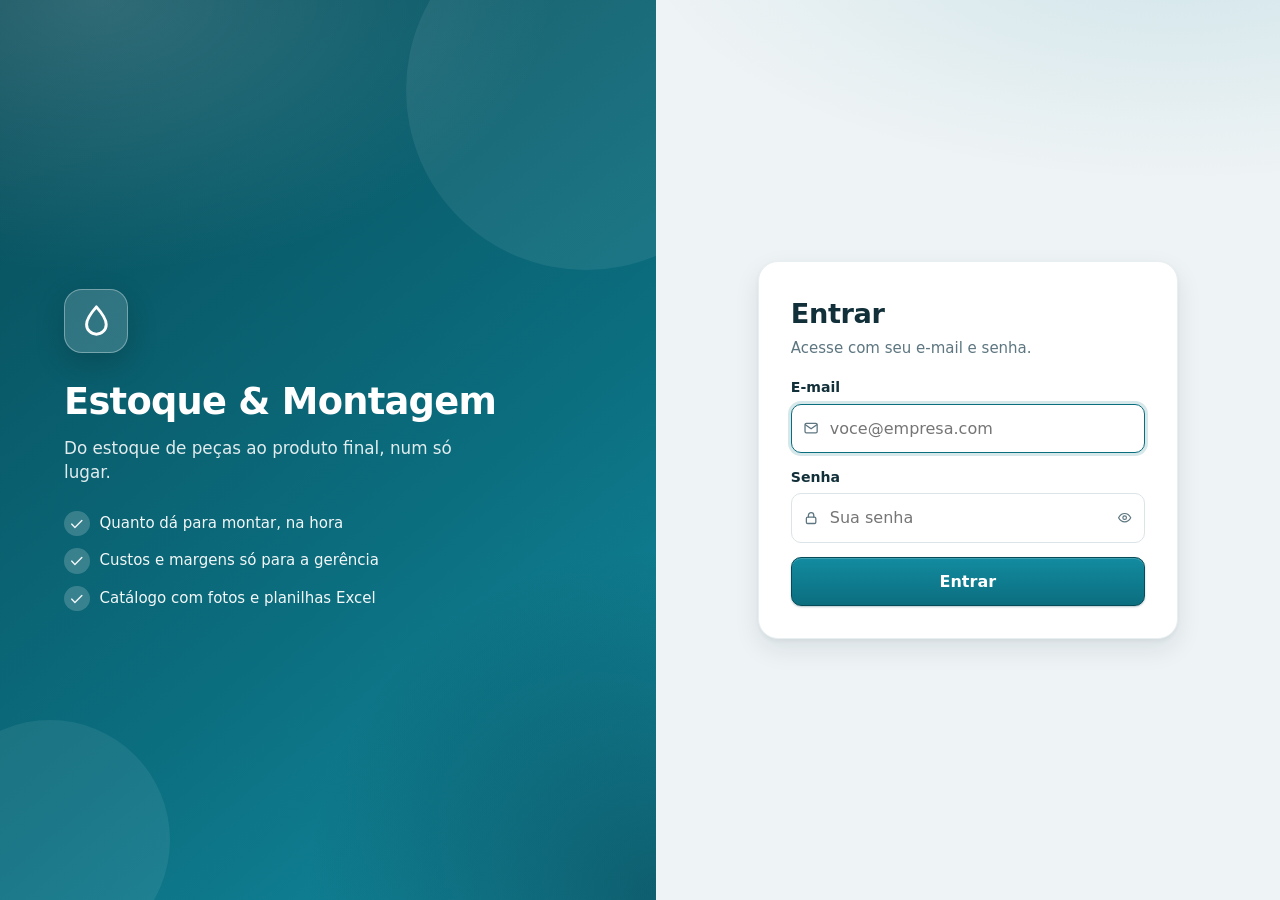
==== index.html @ 5d89214c "Add files via upload" ====
<!doctype html>
<html lang="pt-BR">
  <head>
    <meta charset="utf-8" />
    <meta name="viewport" content="width=device-width, initial-scale=1" />
    <meta name="theme-color" content="#084b58" />
    <title>Estoque &amp; Montagem</title>
    <meta name="description" content="Controle de estoque de peças e cálculo de montagem de torneiras, duchas e acessórios." />
    <link rel="icon" href="data:image/svg+xml,%3Csvg xmlns='http://www.w3.org/2000/svg' viewBox='0 0 32 32'%3E%3Crect width='32' height='32' rx='8' fill='%230b6e7f'/%3E%3Cpath d='M16 6S9.5 13.4 9.5 18a6.5 6.5 0 0 0 13 0C22.5 13.4 16 6 16 6z' fill='%23fff'/%3E%3C/svg%3E" />
    <link rel="stylesheet" href="css/style.css" />
  </head>
  <body data-screen="loading">
    <div id="boot" class="boot" aria-hidden="true"><span class="spinner big"></span></div>

    <div id="login-screen"></div>

    <div id="app">
      <header class="topbar">
        <div class="brand">
          <svg class="logo" viewBox="0 0 32 32" aria-hidden="true">
            <path d="M16 3C16 3 6 14.2 6 20.5a10 10 0 0 0 20 0C26 14.2 16 3 16 3z" fill="currentColor" opacity=".95" />
            <path d="M11.5 20.8a4.6 4.6 0 0 0 4.2 4.4" fill="none" stroke="#0b4f5c" stroke-width="2" stroke-linecap="round" />
          </svg>
          <div>
            <strong>Estoque &amp; Montagem</strong>
          </div>
        </div>
        <div id="userbox" class="userbox"></div>
      </header>

      <nav id="tabs" class="tabs" aria-label="Seções"></nav>
      <main id="view"></main>
      <footer class="foot" id="foot"></footer>
    </div>

    <dialog id="modal"></dialog>
    <dialog id="confirm" class="confirm"></dialog>
    <dialog id="lightbox" class="lightbox"></dialog>
    <div id="toast" role="status" aria-live="polite"></div>
    <input type="file" id="photo-input" accept="image/*" hidden />
    <input type="file" id="json-input" accept="application/json" hidden />

    <script src="js/config.js"></script>
    <script src="js/data.js"></script>
    <script src="js/logic.js"></script>
    <script src="js/ui.js"></script>
    <script src="js/images.js"></script>
    <script src="js/xlsx-lite.js"></script>
    <script src="js/sheets.js"></script>
    <script src="js/auth.js"></script>
    <script src="js/store.js"></script>
    <script src="js/supabase.js"></script>
    <script src="js/app.js"></script>
    <script src="js/views-sheets.js"></script>
    <script src="js/views-users.js"></script>
    <script>
      App.start();
    </script>
  </body>
</html>
---- css/style.css ----
/* =====================================================================
   Estoque & Montagem: visual
   ===================================================================== */
:root {
  --ink: #12303a;
  --ink-soft: #2a4650;
  --muted: #5d7680;
  --bg: #eef3f5;
  --card: #ffffff;
  --line: #dbe4e7;
  --line-soft: #e8eff1;
  --brand: #0b6e7f;
  --brand-2: #138ba0;
  --brand-dark: #084b58;
  --brand-soft: #e3f2f4;
  --ok: #1d8657;
  --ok-soft: #e1f4ea;
  --warn: #b9770e;
  --warn-soft: #fcf0d9;
  --bad: #bf3d36;
  --bad-soft: #fbe4e2;
  --radius: 16px;
  --radius-sm: 10px;
  --shadow-xs: 0 1px 2px rgba(14, 44, 54, 0.06);
  --shadow-sm: 0 1px 2px rgba(14, 44, 54, 0.05), 0 4px 12px rgba(14, 44, 54, 0.05);
  --shadow-md: 0 2px 4px rgba(14, 44, 54, 0.05), 0 10px 26px rgba(14, 44, 54, 0.09);
  --shadow-lg: 0 4px 8px rgba(14, 44, 54, 0.06), 0 24px 60px rgba(8, 40, 50, 0.22);
  --ease: cubic-bezier(0.2, 0.7, 0.2, 1);
  font-family: Inter, "Segoe UI", system-ui, -apple-system, "Helvetica Neue", Arial, sans-serif;
  color: var(--ink);
}

* { box-sizing: border-box; }
html { -webkit-text-size-adjust: 100%; scroll-behavior: smooth; }
body {
  margin: 0;
  background:
    radial-gradient(900px 420px at 92% -8%, rgba(19, 139, 160, 0.14), transparent 60%),
    radial-gradient(700px 380px at -5% 12%, rgba(11, 110, 127, 0.08), transparent 60%),
    var(--bg);
  background-attachment: fixed;
  line-height: 1.45;
  font-size: 15px;
  -webkit-font-smoothing: antialiased;
}
h1 { font-size: 1.55rem; margin: 0 0 4px; letter-spacing: -0.015em; }
h2 { font-size: 1.1rem; margin: 0 0 10px; letter-spacing: -0.005em; }
h3 { font-size: 1rem; margin: 0; }
p { margin: 0 0 8px; }
.muted { color: var(--muted); }
.hint { color: var(--muted); font-size: 0.85rem; }
.num { font-variant-numeric: tabular-nums; }
.right { text-align: right; }
.ico { width: 1.15em; height: 1.15em; flex: none; vertical-align: -0.2em; }

/* ---------- telas ---------- */
#app, #login-screen, #boot { display: none; }
body[data-screen="app"] #app { display: block; }
body[data-screen="login"] #login-screen { display: grid; }
body[data-screen="loading"] #boot { display: grid; }
.boot { position: fixed; inset: 0; place-items: center; }

/* ---------- carregando ---------- */
.spinner {
  display: inline-block; width: 18px; height: 18px; vertical-align: -3px; margin-right: 6px;
  border: 2.5px solid rgba(11, 110, 127, 0.22); border-top-color: var(--brand); border-radius: 50%;
  animation: spin 0.7s linear infinite;
}
.spinner.big { width: 38px; height: 38px; border-width: 4px; margin: 0; }
.loading { text-align: center; color: var(--muted); padding: 60px 12px; }
@keyframes spin { to { transform: rotate(360deg); } }

/* ---------- topo ---------- */
.topbar {
  display: flex; align-items: center; justify-content: space-between; gap: 12px;
  padding: 13px clamp(14px, 4vw, 32px);
  color: #fff;
  background:
    radial-gradient(520px 160px at 85% -40%, rgba(255, 255, 255, 0.16), transparent 70%),
    linear-gradient(115deg, var(--brand-dark), var(--brand) 70%, var(--brand-2));
  box-shadow: 0 2px 14px rgba(8, 75, 88, 0.28);
  position: relative; z-index: 6;
}
.brand { display: flex; align-items: center; gap: 12px; min-width: 0; }
.brand strong { display: block; font-size: 1.08rem; letter-spacing: 0.01em; }
.brand span { font-size: 0.76rem; opacity: 0.78; }
.logo { width: 34px; height: 34px; color: #c9eef4; flex: none; filter: drop-shadow(0 2px 4px rgba(0, 0, 0, 0.18)); }
.userbox { display: flex; align-items: center; gap: 10px; }
.user-chip { display: flex; align-items: center; gap: 9px; }
.avatar {
  width: 34px; height: 34px; border-radius: 50%; display: grid; place-items: center;
  background: rgba(255, 255, 255, 0.18); border: 1px solid rgba(255, 255, 255, 0.35);
  font-size: 0.8rem; font-weight: 700; letter-spacing: 0.02em;
}
.who { display: grid; line-height: 1.15; }
.who b { font-size: 0.88rem; }
.who small { font-size: 0.72rem; opacity: 0.78; }
.mode-badge {
  font-size: 0.7rem; font-weight: 700; letter-spacing: 0.05em; text-transform: uppercase;
  background: rgba(252, 240, 217, 0.95); color: #7a4d06; border-radius: 99px; padding: 3px 10px;
}
.btn-ghost-light {
  display: inline-flex; align-items: center; gap: 6px; font: inherit; font-weight: 600; font-size: 0.86rem; color: #fff; cursor: pointer;
  background: rgba(255, 255, 255, 0.12); border: 1px solid rgba(255, 255, 255, 0.32); border-radius: 10px; padding: 7px 11px;
  transition: background 0.18s var(--ease), transform 0.18s var(--ease);
}
.btn-ghost-light:hover { background: rgba(255, 255, 255, 0.22); }
.btn-ghost-light:active { transform: scale(0.97); }

/* ---------- abas ---------- */
.tabs {
  display: flex; gap: 2px; overflow-x: auto; padding: 0 clamp(14px, 4vw, 32px);
  background: rgba(255, 255, 255, 0.86); backdrop-filter: blur(10px); -webkit-backdrop-filter: blur(10px);
  border-bottom: 1px solid var(--line); position: sticky; top: 0; z-index: 5;
  scrollbar-width: none;
}
.tabs::-webkit-scrollbar { display: none; }
.tab {
  position: relative; background: none; border: 0; padding: 14px 14px; cursor: pointer;
  font: inherit; font-weight: 600; color: var(--muted); white-space: nowrap; transition: color 0.18s var(--ease);
}
.tab::after {
  content: ""; position: absolute; left: 12px; right: 12px; bottom: 0; height: 3px; border-radius: 3px 3px 0 0;
  background: var(--brand); transform: scaleX(0); transition: transform 0.25s var(--ease);
}
.tab:hover { color: var(--brand-dark); }
.tab[aria-current="page"] { color: var(--brand-dark); }
.tab[aria-current="page"]::after { transform: scaleX(1); }
.tab .lock { font-size: 0.7rem; font-weight: 700; background: var(--brand-soft); color: var(--brand-dark); border-radius: 99px; padding: 1px 8px; margin-left: 6px; }

main { max-width: 1180px; margin: 0 auto; padding: 24px clamp(14px, 4vw, 32px) 30px; }
#view.enter { animation: rise 0.32s var(--ease) both; }
@keyframes rise { from { opacity: 0; transform: translateY(8px); } to { opacity: 1; transform: none; } }

.page-head { display: flex; flex-wrap: wrap; justify-content: space-between; align-items: flex-end; gap: 12px; margin-bottom: 18px; }
.page-head .muted { max-width: 64ch; margin: 0; }
.actions { display: flex; gap: 8px; flex-wrap: wrap; align-items: center; }

/* ---------- botões e campos ---------- */
.btn {
  display: inline-flex; align-items: center; justify-content: center; gap: 6px; position: relative;
  border: 1px solid var(--line); background: var(--card); color: var(--ink); border-radius: var(--radius-sm);
  padding: 8px 14px; font: inherit; font-weight: 600; cursor: pointer; box-shadow: var(--shadow-xs);
  transition: transform 0.15s var(--ease), box-shadow 0.2s var(--ease), border-color 0.2s, background 0.2s, color 0.2s;
}
.btn:hover { border-color: var(--brand); color: var(--brand-dark); box-shadow: var(--shadow-sm); }
.btn:active { transform: scale(0.97); box-shadow: none; }
.btn.primary {
  background: linear-gradient(180deg, var(--brand-2), var(--brand)); border-color: var(--brand-dark); color: #fff;
  box-shadow: 0 1px 2px rgba(8, 75, 88, 0.3), inset 0 1px 0 rgba(255, 255, 255, 0.18);
}
.btn.primary:hover { background: linear-gradient(180deg, var(--brand), var(--brand-dark)); color: #fff; box-shadow: 0 4px 12px rgba(8, 75, 88, 0.3); }
.btn.danger { color: var(--bad); }
.btn.danger:hover { border-color: var(--bad); color: var(--bad); background: var(--bad-soft); }
.btn.danger-solid { background: var(--bad); border-color: #962c26; color: #fff; }
.btn.danger-solid:hover { background: #a3322c; color: #fff; }
.btn.small { padding: 5px 10px; font-size: 0.85rem; }
.btn.big { padding: 12px 18px; font-size: 1rem; width: 100%; }
.btn.ghost { background: transparent; box-shadow: none; }
.btn:disabled { opacity: 0.45; cursor: not-allowed; box-shadow: none; transform: none; }
.btn.busy { color: transparent !important; pointer-events: none; }
.btn.busy::after {
  content: ""; position: absolute; width: 16px; height: 16px; border-radius: 50%;
  border: 2.5px solid rgba(255, 255, 255, 0.4); border-top-color: #fff; animation: spin 0.7s linear infinite;
}
.btn:not(.primary).busy::after { border-color: rgba(11, 110, 127, 0.25); border-top-color: var(--brand); }
.icon-btn {
  border: 1px solid var(--line); background: var(--card); border-radius: 8px; width: 34px; height: 34px; cursor: pointer;
  display: grid; place-items: center; color: var(--muted); transition: all 0.18s var(--ease);
}
.icon-btn:hover { color: var(--bad); border-color: var(--bad); background: var(--bad-soft); }
.link-btn { background: none; border: 0; color: var(--brand); font: inherit; font-size: inherit; padding: 0; cursor: pointer; text-decoration: underline; text-underline-offset: 2px; }

input, select, textarea {
  font: inherit; color: inherit; background: #fff; border: 1px solid var(--line); border-radius: var(--radius-sm);
  padding: 9px 11px; min-width: 0; transition: border-color 0.18s, box-shadow 0.18s;
}
input:hover, select:hover { border-color: #c4d3d8; }
input:focus, select:focus { outline: none; border-color: var(--brand); box-shadow: 0 0 0 3px rgba(11, 110, 127, 0.16); }
button:focus-visible, a:focus-visible, summary:focus-visible { outline: 2px solid var(--brand); outline-offset: 2px; }
.search { min-width: min(260px, 100%); }
input[type="checkbox"], input[type="radio"] { accent-color: var(--brand); width: 1.05rem; height: 1.05rem; padding: 0; }
.check { display: flex; align-items: flex-start; gap: 9px; margin: 9px 0; cursor: pointer; font-weight: 500; }
.check input { margin-top: 2px; flex: none; }

/* ---------- cartões ---------- */
.card {
  background: var(--card); border: 1px solid var(--line-soft); border-radius: var(--radius); box-shadow: var(--shadow-sm); padding: 18px;
}
.grid { display: grid; grid-template-columns: repeat(auto-fill, minmax(268px, 1fr)); gap: 18px; }
.kpis { display: grid; grid-template-columns: repeat(auto-fit, minmax(170px, 1fr)); gap: 14px; margin-bottom: 18px; }
.kpi {
  background: var(--card); border: 1px solid var(--line-soft); border-radius: var(--radius); padding: 14px 16px; box-shadow: var(--shadow-sm);
  transition: transform 0.2s var(--ease), box-shadow 0.2s var(--ease);
}
.kpi:hover { transform: translateY(-2px); box-shadow: var(--shadow-md); }
.kpi .label { color: var(--muted); font-size: 0.76rem; font-weight: 700; text-transform: uppercase; letter-spacing: 0.05em; }
.kpi .value { font-size: 1.6rem; font-weight: 700; margin-top: 2px; font-variant-numeric: tabular-nums; letter-spacing: -0.01em; }
.kpi.bad .value { color: var(--bad); }
.kpi.warn .value { color: var(--warn); }
.kpi.ok .value { color: var(--ok); }
.alert-card { margin-bottom: 16px; background: linear-gradient(180deg, #fffdf8, #fff); border-color: #f3e3bf; }
.alert-card h3 { display: flex; align-items: center; gap: 6px; color: var(--warn); }

/* produtos (catálogo) */
.prod-card { padding: 0; overflow: hidden; display: flex; flex-direction: column; transition: transform 0.22s var(--ease), box-shadow 0.22s var(--ease); }
.prod-card:hover { transform: translateY(-3px); box-shadow: var(--shadow-md); }
.prod-card .body { padding: 16px; display: flex; flex-direction: column; gap: 10px; flex: 1; }
.prod-card .cat { font-size: 0.72rem; font-weight: 700; color: var(--brand); text-transform: uppercase; letter-spacing: 0.06em; }
.big { display: flex; align-items: baseline; gap: 8px; }
.big strong { font-size: 2.5rem; line-height: 1; font-variant-numeric: tabular-nums; letter-spacing: -0.02em; }
.prod-card.bad .big strong { color: var(--bad); }
.prod-card.warn .big strong { color: var(--warn); }
.prod-card.ok .big strong { color: var(--ok); }
.limit { font-size: 0.86rem; color: var(--muted); border-top: 1px dashed var(--line); padding-top: 9px; }
.prod-card .actions { margin-top: auto; padding-top: 4px; }
.money-row {
  display: grid; grid-template-columns: 1fr 1fr; gap: 7px 12px; border-radius: 12px; padding: 10px 12px; font-size: 0.85rem;
  background: linear-gradient(180deg, #eaf6f8, var(--brand-soft)); border: 1px solid #d3e9ed;
}
.money-row span { color: var(--muted); display: block; font-size: 0.74rem; }
.money-row b { font-variant-numeric: tabular-nums; }

/* foto */
.media { position: relative; aspect-ratio: 4 / 3; background: #e6eef0; overflow: hidden; }
.media-main { position: absolute; inset: 0; width: 100%; height: 100%; border: 0; padding: 0; background: none; cursor: zoom-in; display: block; }
.media img { width: 100%; height: 100%; object-fit: cover; display: block; transition: transform 0.45s var(--ease); }
.media:hover img { transform: scale(1.045); }
.media:not(.has) .media-main { cursor: pointer; }
.ph {
  position: absolute; inset: 0; display: grid; place-content: center; justify-items: center; gap: 4px; color: #7d98a1;
  background:
    radial-gradient(circle at 30% 20%, rgba(255, 255, 255, 0.75), transparent 55%),
    linear-gradient(135deg, #e3eef1, #d3e3e8);
}
.ph .ico { width: 2.2rem; height: 2.2rem; opacity: 0.8; }
.ph small { font-size: 0.78rem; font-weight: 600; }
.badge {
  position: absolute; top: 10px; left: 10px; font-size: 0.74rem; font-weight: 700; padding: 4px 10px; border-radius: 99px;
  color: #fff; box-shadow: 0 2px 8px rgba(0, 0, 0, 0.2); backdrop-filter: blur(4px); pointer-events: none;
}
.badge.ok { background: rgba(29, 134, 87, 0.92); }
.badge.warn { background: rgba(185, 119, 14, 0.94); }
.badge.bad { background: rgba(191, 61, 54, 0.94); }
.media-btn {
  position: absolute; right: 10px; bottom: 10px; width: 38px; height: 38px; border-radius: 50%; border: 0; cursor: pointer;
  display: grid; place-items: center; color: var(--brand-dark); background: rgba(255, 255, 255, 0.94);
  box-shadow: 0 2px 10px rgba(0, 0, 0, 0.22); transition: transform 0.18s var(--ease), background 0.18s;
}
.media-btn:hover { transform: scale(1.1); background: #fff; }
.thumb {
  width: 46px; height: 46px; border-radius: 10px; border: 1px solid var(--line); background: linear-gradient(135deg, #eaf2f4, #dbe9ed); color: #88a2ab;
  display: grid; place-items: center; padding: 0; cursor: pointer; overflow: hidden; transition: transform 0.18s var(--ease), box-shadow 0.18s;
}
.thumb:hover { transform: scale(1.06); box-shadow: var(--shadow-sm); border-color: var(--brand); }
.thumb img { width: 100%; height: 100%; object-fit: cover; display: block; }
.thumb-cell { width: 66px; padding-right: 0; }

/* chips e selos */
.pill { display: inline-block; border-radius: 99px; padding: 2px 10px; font-size: 0.78rem; font-weight: 700; }
.pill.ok { background: var(--ok-soft); color: var(--ok); }
.pill.warn { background: var(--warn-soft); color: var(--warn); }
.pill.bad { background: var(--bad-soft); color: var(--bad); }
.chips { display: flex; flex-wrap: wrap; gap: 6px; margin-top: 8px; }
.cat-chips { display: flex; flex-wrap: wrap; gap: 8px; margin-bottom: 16px; }
.chip {
  border: 1px solid var(--line); background: var(--card); color: var(--ink-soft); font: inherit; font-weight: 600; font-size: 0.86rem;
  border-radius: 99px; padding: 6px 14px; cursor: pointer; transition: all 0.18s var(--ease); box-shadow: var(--shadow-xs);
}
.chip:hover { border-color: var(--brand); color: var(--brand-dark); }
.chip.on { background: var(--brand); border-color: var(--brand); color: #fff; box-shadow: 0 2px 8px rgba(11, 110, 127, 0.3); }

/* tabelas */
.table-wrap { overflow-x: auto; background: var(--card); border: 1px solid var(--line-soft); border-radius: var(--radius); box-shadow: var(--shadow-sm); }
table { border-collapse: collapse; width: 100%; min-width: 560px; }
th, td { padding: 11px 14px; text-align: left; border-bottom: 1px solid var(--line-soft); vertical-align: middle; }
th { font-size: 0.74rem; text-transform: uppercase; letter-spacing: 0.05em; color: var(--muted); background: #f7fafb; white-space: nowrap; }
th.right, td.right { text-align: right; }
tr:last-child td { border-bottom: 0; }
tbody tr { transition: background 0.15s; }
tbody tr:hover { background: #f8fbfc; }
td .btn + .btn { margin-left: 4px; }
td input[type="text"], td select { width: 100%; min-width: 130px; padding: 7px 9px; }
.row-actions { white-space: nowrap; text-align: right; }

/* ficha técnica */
.bom { margin: 4px 0 0; padding: 0; list-style: none; font-size: 0.88rem; }
.bom li { display: flex; justify-content: space-between; gap: 10px; padding: 4px 0; border-bottom: 1px dotted var(--line); }
.bom li:last-child { border-bottom: 0; }
.bom .q { font-weight: 700; font-variant-numeric: tabular-nums; }

/* simulação */
.sim-layout { display: grid; grid-template-columns: minmax(280px, 380px) 1fr; gap: 18px; align-items: start; }
@media (max-width: 860px) { .sim-layout { grid-template-columns: 1fr; } }
.sim-row { display: grid; grid-template-columns: 1fr 90px; gap: 4px 10px; align-items: center; padding: 10px 0; border-bottom: 1px solid var(--line-soft); }
.sim-row:last-of-type { border-bottom: 0; }
.sim-row small { grid-column: 1 / -1; color: var(--muted); }
.sim-row input { width: 100%; text-align: right; }
.neg { color: var(--bad); font-weight: 700; }
.banner { border-radius: 12px; padding: 11px 14px; margin-bottom: 14px; font-weight: 600; }
.banner.ok { background: var(--ok-soft); color: var(--ok); }
.banner.bad { background: var(--bad-soft); color: var(--bad); }

/* planilhas */
.two-col { display: grid; grid-template-columns: repeat(auto-fit, minmax(300px, 1fr)); gap: 18px; margin-bottom: 18px; }
.sheet-card { display: flex; flex-direction: column; gap: 4px; }
.sheet-card .btn { align-self: flex-start; margin-top: 10px; }
.card-icon {
  width: 44px; height: 44px; border-radius: 12px; display: grid; place-items: center; margin-bottom: 8px; font-size: 1.3rem;
  color: var(--brand-dark); background: linear-gradient(135deg, #e4f3f6, #cfe8ee);
}
.dropzone {
  display: grid; justify-items: center; gap: 4px; text-align: center; padding: 22px 14px; margin: 10px 0 6px; cursor: pointer; color: var(--ink-soft);
  border: 2px dashed #b9d0d6; border-radius: 14px; background: #f7fbfc; transition: all 0.2s var(--ease);
}
.dropzone .ico { width: 1.8rem; height: 1.8rem; color: var(--brand); }
.dropzone small { color: var(--muted); }
.dropzone:hover, .dropzone.over { border-color: var(--brand); background: var(--brand-soft); transform: translateY(-1px); }
.preview { animation: rise 0.3s var(--ease) both; }
.preview-head { display: flex; justify-content: space-between; align-items: center; gap: 10px; margin-bottom: 12px; }
.preview-head b { display: block; }
fieldset.opts { border: 1px solid var(--line); border-radius: 12px; margin: 4px 0 14px; padding: 6px 14px 10px; }
fieldset.opts legend { font-weight: 700; font-size: 0.85rem; padding: 0 6px; color: var(--ink-soft); }
details.changes { border: 1px solid var(--line-soft); border-radius: 12px; margin: 8px 0; background: #fbfdfd; }
details.changes summary { cursor: pointer; padding: 10px 14px; font-weight: 600; list-style-position: inside; }
details.changes .count { background: var(--brand-soft); color: var(--brand-dark); border-radius: 99px; padding: 1px 9px; font-size: 0.78rem; margin-left: 6px; }
details.changes.warn { background: #fffbf2; border-color: #f1e0b6; }
details.changes.warn .count { background: var(--warn-soft); color: var(--warn); }
details.changes ul { margin: 0; padding: 0 14px 12px 32px; font-size: 0.88rem; max-height: 260px; overflow: auto; }
details.changes li { padding: 2px 0; }
.steps { padding-left: 20px; margin: 8px 0; }
.steps li { margin: 4px 0; }
.switch { display: inline-flex; align-items: center; gap: 8px; cursor: pointer; font-weight: 600; font-size: 0.88rem; }

.empty { text-align: center; color: var(--muted); padding: 34px 12px; }
.foot-brand { flex: 1 0 100%; display: flex; flex-wrap: wrap; align-items: baseline; gap: 4px 14px; margin-top: 12px; padding: 18px 0 10px; border-top: 1px solid var(--line); }
.foot-brand b { color: var(--brand-dark); font-size: 0.95rem; }
.foot-brand .foot-copy { margin-left: auto; font-size: 0.8rem; }
@media (max-width: 640px) { .foot-brand .foot-copy { margin-left: 0; flex-basis: 100%; } }
.foot { max-width: 1180px; margin: 0 auto; padding: 0 clamp(14px, 4vw, 32px) 36px; display: flex; flex-wrap: wrap; gap: 8px; align-items: center; color: var(--muted); font-size: 0.85rem; }

/* ---------- janelas ---------- */
dialog {
  border: 0; border-radius: 18px; padding: 0; width: min(520px, calc(100vw - 24px)); box-shadow: var(--shadow-lg); color: var(--ink); background: var(--card);
}
dialog.wide { width: min(720px, calc(100vw - 24px)); }
dialog[open] { animation: pop 0.24s var(--ease) both; }
dialog[open]::backdrop { animation: fade 0.24s ease both; }
dialog::backdrop { background: rgba(8, 40, 50, 0.5); backdrop-filter: blur(3px); -webkit-backdrop-filter: blur(3px); }
@keyframes pop { from { opacity: 0; transform: translateY(10px) scale(0.97); } to { opacity: 1; transform: none; } }
@keyframes fade { from { opacity: 0; } to { opacity: 1; } }
dialog form { padding: 22px; }
.modal-body { display: grid; gap: 13px; margin-bottom: 16px; }
.modal-body label { display: grid; gap: 5px; font-weight: 600; font-size: 0.9rem; }
.modal-body label input, .modal-body label select { font-weight: 400; }
.modal-actions { display: flex; justify-content: flex-end; gap: 8px; flex-wrap: wrap; }
.form-error { color: var(--bad); background: var(--bad-soft); border-radius: 10px; padding: 9px 12px; margin: 0 0 14px; font-weight: 600; font-size: 0.9rem; }
.bom-row { display: grid; grid-template-columns: 1fr 80px 34px; gap: 6px; margin-bottom: 6px; }
dialog.confirm { width: min(420px, calc(100vw - 24px)); }
dialog.confirm form { padding: 22px; }
.confirm-msg { font-size: 1.02rem; margin-bottom: 18px; line-height: 1.5; }
dialog.lightbox { width: min(760px, calc(100vw - 24px)); padding: 18px; }
.lightbox figure { margin: 0 0 14px; }
.lightbox img { width: 100%; max-height: 66vh; object-fit: contain; border-radius: 12px; background: #eef3f5; display: block; }
.lightbox figcaption { margin-top: 10px; font-weight: 700; text-align: center; }

#toast {
  position: fixed; left: 50%; bottom: 24px; transform: translate(-50%, 20px); opacity: 0; pointer-events: none; z-index: 60;
  background: var(--ink); color: #fff; padding: 11px 18px; border-radius: 12px; font-weight: 600; box-shadow: var(--shadow-lg);
  transition: opacity 0.25s, transform 0.25s var(--ease); max-width: calc(100vw - 28px);
}
#toast.show { opacity: 1; transform: translate(-50%, 0); }
#toast.error { background: var(--bad); }

/* ---------- login ---------- */
#login-screen { grid-template-columns: 1.05fr 1fr; min-height: 100vh; }
.login-art {
  position: relative; overflow: hidden; display: grid; align-items: center; padding: 48px clamp(28px, 5vw, 72px); color: #fff;
  background:
    radial-gradient(700px 420px at 15% 0%, rgba(255, 255, 255, 0.16), transparent 65%),
    radial-gradient(500px 500px at 100% 100%, rgba(8, 40, 50, 0.45), transparent 70%),
    linear-gradient(140deg, var(--brand-dark), var(--brand) 60%, var(--brand-2));
}
.login-art::before, .login-art::after {
  content: ""; position: absolute; border-radius: 50%; background: rgba(255, 255, 255, 0.07); animation: float 9s ease-in-out infinite;
}
.login-art::before { width: 360px; height: 360px; right: -110px; top: -90px; }
.login-art::after { width: 240px; height: 240px; left: -70px; bottom: -60px; animation-delay: -4s; }
@keyframes float { 0%, 100% { transform: translateY(0); } 50% { transform: translateY(14px); } }
.login-art-inner { position: relative; z-index: 1; max-width: 440px; animation: rise 0.6s var(--ease) both; }
.login-logo {
  width: 64px; height: 64px; border-radius: 18px; display: grid; place-items: center; font-size: 2rem; margin-bottom: 22px;
  background: rgba(255, 255, 255, 0.16); border: 1px solid rgba(255, 255, 255, 0.34); box-shadow: 0 10px 30px rgba(0, 0, 0, 0.18);
}
.login-art h2 { font-size: clamp(1.7rem, 3vw, 2.3rem); letter-spacing: -0.02em; margin-bottom: 8px; }
.login-art p { opacity: 0.88; font-size: 1.05rem; }
.login-art ul { list-style: none; padding: 0; margin: 26px 0 0; display: grid; gap: 12px; }
.login-art li { display: flex; align-items: center; gap: 10px; opacity: 0.95; }
.login-art li .ico { background: rgba(255, 255, 255, 0.2); border-radius: 50%; padding: 4px; width: 1.7em; height: 1.7em; }
.login-panel { display: grid; place-items: center; padding: 32px 18px; }
.login-card {
  width: min(420px, 100%); background: var(--card); border: 1px solid var(--line-soft); border-radius: 20px; padding: 32px; box-shadow: var(--shadow-md);
  animation: rise 0.5s var(--ease) 0.08s both;
}
.login-card h1 { font-size: 1.7rem; }
.login-card form { display: grid; gap: 14px; margin-top: 18px; }
.login-card label { display: grid; gap: 6px; font-weight: 600; font-size: 0.88rem; }
.field { position: relative; display: flex; align-items: center; }
.field > .ico { position: absolute; left: 12px; color: var(--muted); pointer-events: none; }
.field input { width: 100%; padding: 12px 40px 12px 38px; font-weight: 400; font-size: 1rem; }
.field-btn { position: absolute; right: 6px; border: 0; background: none; color: var(--muted); cursor: pointer; padding: 6px; border-radius: 8px; display: grid; place-items: center; }
.field-btn:hover { color: var(--brand-dark); background: var(--brand-soft); }
.login-card .form-error { margin: 0; }
.demo-note { margin-top: 14px; background: var(--warn-soft); color: #6b4505; border: 1px solid #f1e0b6; border-radius: 12px; padding: 11px 13px; font-size: 0.86rem; }
.demo-quick { margin-top: 18px; padding-top: 16px; border-top: 1px solid var(--line-soft); display: flex; flex-wrap: wrap; gap: 8px; align-items: center; }
.demo-quick span { width: 100%; font-size: 0.82rem; color: var(--muted); font-weight: 600; }
.demo-accounts { margin: 10px 0 0; }

/* ---------- celular ---------- */
@media (max-width: 900px) {
  #login-screen { grid-template-columns: 1fr; }
  .login-art { padding: 28px 24px; }
  .login-art ul { display: none; }
  .login-logo { width: 48px; height: 48px; font-size: 1.5rem; margin-bottom: 12px; }
  .login-art::before, .login-art::after { display: none; }
}
@media (max-width: 640px) {
  .who { display: none; }
  .btn-ghost-light span { display: none; }
  .brand span { display: none; }
}
@media (max-width: 560px) {
  .big strong { font-size: 2.2rem; }
  th, td { padding: 9px 10px; }
  .login-card { padding: 24px 20px; }
}

@media (prefers-reduced-motion: reduce) {
  *, *::before, *::after { animation-duration: 0.01ms !important; animation-iteration-count: 1 !important; transition-duration: 0.01ms !important; scroll-behavior: auto !important; }
}
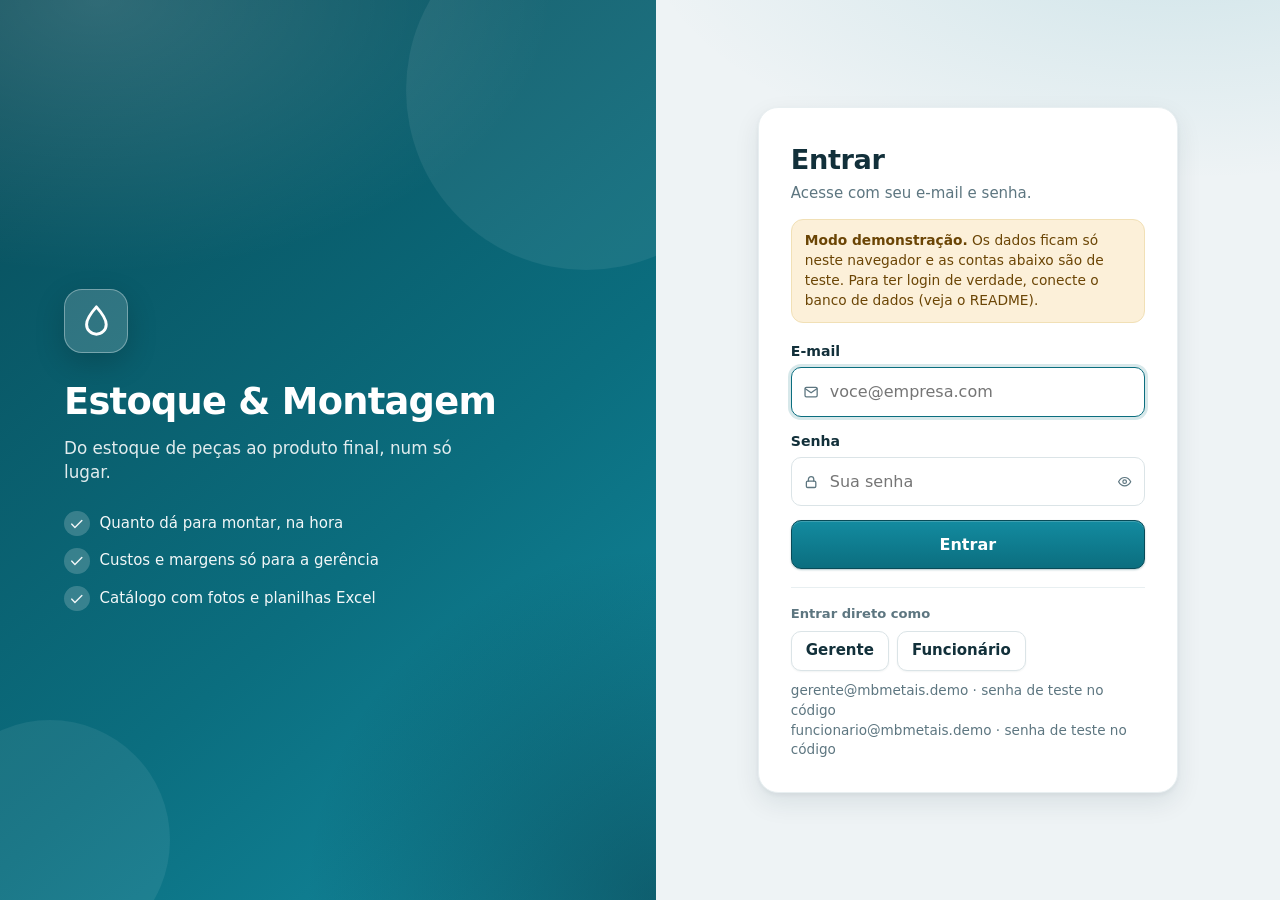
==== commit 6666ffdf: "Novo layout (menu lateral, tema claro/escuro), calendário de pedidos e prazo de entrega Co-Authored-" ====
--- a/index.html
+++ b/index.html
@@ -7,6 +7,19 @@
     <title>Estoque &amp; Montagem</title>
     <meta name="description" content="Controle de estoque de peças e cálculo de montagem de torneiras, duchas e acessórios." />
     <link rel="icon" href="data:image/svg+xml,%3Csvg xmlns='http://www.w3.org/2000/svg' viewBox='0 0 32 32'%3E%3Crect width='32' height='32' rx='8' fill='%230b6e7f'/%3E%3Cpath d='M16 6S9.5 13.4 9.5 18a6.5 6.5 0 0 0 13 0C22.5 13.4 16 6 16 6z' fill='%23fff'/%3E%3C/svg%3E" />
+    <script>
+      // aplica o tema antes de desenhar a página (evita piscar)
+      (function () {
+        try {
+          var t = localStorage.getItem('mb:tema');
+          if (t !== 'claro' && t !== 'escuro') t = window.matchMedia && matchMedia('(prefers-color-scheme: dark)').matches ? 'escuro' : 'claro';
+          document.documentElement.dataset.theme = t === 'escuro' ? 'dark' : 'light';
+          if (localStorage.getItem('mb:menu') === 'min') document.documentElement.classList.add('sb-min');
+        } catch (e) {
+          document.documentElement.dataset.theme = 'light';
+        }
+      })();
+    </script>
     <link rel="stylesheet" href="css/style.css" />
   </head>
   <body data-screen="loading">
@@ -15,22 +28,34 @@
     <div id="login-screen"></div>
 
     <div id="app">
-      <header class="topbar">
-        <div class="brand">
-          <svg class="logo" viewBox="0 0 32 32" aria-hidden="true">
-            <path d="M16 3C16 3 6 14.2 6 20.5a10 10 0 0 0 20 0C26 14.2 16 3 16 3z" fill="currentColor" opacity=".95" />
-            <path d="M11.5 20.8a4.6 4.6 0 0 0 4.2 4.4" fill="none" stroke="#0b4f5c" stroke-width="2" stroke-linecap="round" />
-          </svg>
-          <div>
-            <strong>Estoque &amp; Montagem</strong>
+      <aside id="sidebar" class="sidebar" aria-label="Menu principal">
+        <div class="sb-head">
+          <div class="brand">
+            <svg class="logo" viewBox="0 0 32 32" aria-hidden="true">
+              <path d="M16 3C16 3 6 14.2 6 20.5a10 10 0 0 0 20 0C26 14.2 16 3 16 3z" fill="currentColor" opacity=".95" />
+              <path d="M11.5 20.8a4.6 4.6 0 0 0 4.2 4.4" fill="none" stroke="#0b4f5c" stroke-width="2" stroke-linecap="round" />
+            </svg>
+            <strong class="sb-label">Estoque &amp; Montagem</strong>
           </div>
+          <button class="sb-toggle" data-action="sb-toggle" id="sb-toggle" aria-label="Recolher menu" title="Recolher ou expandir o menu"></button>
         </div>
-        <div id="userbox" class="userbox"></div>
-      </header>
-
-      <nav id="tabs" class="tabs" aria-label="Seções"></nav>
-      <main id="view"></main>
-      <footer class="foot" id="foot"></footer>
+        <div class="sb-section sb-label">Menu</div>
+        <nav id="tabs" class="side-nav" aria-label="Seções"></nav>
+        <div class="sb-bottom">
+          <div id="userbox" class="userbox"></div>
+        </div>
+      </aside>
+      <div id="sb-scrim" class="sb-scrim" data-action="sb-close"></div>
+      <div class="shell">
+        <header class="topbar">
+          <button class="icon-top sb-open-btn" data-action="sb-open" aria-label="Abrir menu" id="sb-open"></button>
+          <div class="top-title" id="top-title"></div>
+          <div class="top-right" id="top-right"></div>
+        </header>
+        <div id="subtabs" class="subtabs-wrap"></div>
+        <main id="view"></main>
+        <footer class="foot" id="foot"></footer>
+      </div>
     </div>
 
     <dialog id="modal"></dialog>
@@ -52,6 +77,13 @@
     <script src="js/supabase.js"></script>
     <script src="js/app.js"></script>
     <script src="js/views-sheets.js"></script>
+    <script src="js/views-extra.js"></script>
+    <script src="js/views-recebimento.js"></script>
+    <script src="js/views-orders.js"></script>
+    <script src="js/views-montados.js"></script>
+    <script src="js/views-moves.js"></script>
+    <script src="js/views-calendar.js"></script>
+    <script src="js/views-hoje.js"></script>
     <script src="js/views-users.js"></script>
     <script>
       App.start();
--- a/css/style.css
+++ b/css/style.css
@@ -24,6 +24,19 @@
   --shadow-xs: 0 1px 2px rgba(14, 44, 54, 0.06);
   --shadow-sm: 0 1px 2px rgba(14, 44, 54, 0.05), 0 4px 12px rgba(14, 44, 54, 0.05);
   --shadow-md: 0 2px 4px rgba(14, 44, 54, 0.05), 0 10px 26px rgba(14, 44, 54, 0.09);
+  --brand-ink: #084b58;
+  --field: #ffffff;
+  --line-strong: #c4d3d8;
+  --th: #f7fafb;
+  --hover: #f8fbfc;
+  --soft: #fbfdfd;
+  --media: #e6eef0;
+  --topbar-bg: rgba(255, 255, 255, 0.82);
+  --side-a: #0a5463;
+  --side-b: #083e4b;
+  --side-line: rgba(255, 255, 255, 0.12);
+  --side-ink: #eaf7fa;
+  --side-muted: rgba(234, 247, 250, 0.7);
   --shadow-lg: 0 4px 8px rgba(14, 44, 54, 0.06), 0 24px 60px rgba(8, 40, 50, 0.22);
   --ease: cubic-bezier(0.2, 0.7, 0.2, 1);
   font-family: Inter, "Segoe UI", system-ui, -apple-system, "Helvetica Neue", Arial, sans-serif;
@@ -70,63 +83,120 @@
 .loading { text-align: center; color: var(--muted); padding: 60px 12px; }
 @keyframes spin { to { transform: rotate(360deg); } }
 
-/* ---------- topo ---------- */
-.topbar {
-  display: flex; align-items: center; justify-content: space-between; gap: 12px;
-  padding: 13px clamp(14px, 4vw, 32px);
-  color: #fff;
+/* ---------- casca: menu lateral + topo ---------- */
+:root { --sb-w: 264px; --top-h: 62px; }
+:root.sb-min { --sb-w: 80px; }
+.sidebar {
+  position: fixed; inset: 0 auto 0 0; width: var(--sb-w); z-index: 40; display: flex; flex-direction: column; padding: 16px 14px 14px;
+  color: var(--side-ink); border-right: 1px solid var(--side-line);
   background:
-    radial-gradient(520px 160px at 85% -40%, rgba(255, 255, 255, 0.16), transparent 70%),
-    linear-gradient(115deg, var(--brand-dark), var(--brand) 70%, var(--brand-2));
-  box-shadow: 0 2px 14px rgba(8, 75, 88, 0.28);
-  position: relative; z-index: 6;
-}
-.brand { display: flex; align-items: center; gap: 12px; min-width: 0; }
-.brand strong { display: block; font-size: 1.08rem; letter-spacing: 0.01em; }
-.brand span { font-size: 0.76rem; opacity: 0.78; }
-.logo { width: 34px; height: 34px; color: #c9eef4; flex: none; filter: drop-shadow(0 2px 4px rgba(0, 0, 0, 0.18)); }
-.userbox { display: flex; align-items: center; gap: 10px; }
-.user-chip { display: flex; align-items: center; gap: 9px; }
+    radial-gradient(260px 200px at 0% 0%, rgba(59, 189, 210, 0.22), transparent 70%),
+    linear-gradient(180deg, var(--side-a), var(--side-b));
+  transition: width 0.26s var(--ease), transform 0.26s var(--ease);
+  overflow: hidden;
+}
+.sb-head { display: flex; align-items: center; justify-content: space-between; gap: 8px; min-height: 44px; margin-bottom: 18px; }
+.brand { display: flex; align-items: center; gap: 11px; min-width: 0; }
+.brand strong { font-size: 0.95rem; line-height: 1.15; letter-spacing: 0.01em; }
+.brand { flex: 1; }
+.logo { width: 34px; height: 34px; color: #c9eef4; flex: none; filter: drop-shadow(0 2px 6px rgba(0, 0, 0, 0.3)); }
+.sb-toggle, .icon-top {
+  position: relative; overflow: hidden; display: grid; place-items: center; flex: none; width: 38px; height: 38px; cursor: pointer;
+  border-radius: 12px; border: 1px solid var(--side-line); background: rgba(255, 255, 255, 0.07); color: var(--side-ink);
+  transition: transform 0.18s var(--ease), background 0.18s, box-shadow 0.18s;
+}
+.sb-toggle:hover { background: rgba(255, 255, 255, 0.16); transform: translateY(-1px); }
+.sb-toggle:active, .icon-top:active { transform: scale(0.94); }
+.sb-toggle .ico, .icon-top .ico { width: 1.25em; height: 1.25em; }
+.sb-section { font-size: 0.7rem; letter-spacing: 0.12em; text-transform: uppercase; color: var(--side-muted); padding: 0 12px 8px; font-weight: 700; }
+.side-nav { display: flex; flex-direction: column; gap: 4px; overflow-y: auto; flex: 1; padding-right: 2px; scrollbar-width: none; }
+.side-nav::-webkit-scrollbar { display: none; }
+.tab, .side-link {
+  position: relative; overflow: hidden; display: flex; align-items: center; gap: 13px; width: 100%; text-align: left; cursor: pointer;
+  background: none; border: 0; border-radius: 14px; padding: 11px 13px; font: inherit; font-weight: 600; font-size: 0.95rem;
+  color: var(--side-muted); white-space: nowrap;
+  transition: background 0.2s var(--ease), color 0.2s, transform 0.18s var(--ease), box-shadow 0.2s;
+}
+.tab .ico, .side-link .ico { width: 1.35em; height: 1.35em; flex: none; transition: transform 0.2s var(--ease); }
+.tab:hover, .side-link:hover { background: rgba(255, 255, 255, 0.09); color: #fff; transform: translateX(3px); }
+.tab:hover .ico { transform: scale(1.1); }
+.tab:active, .side-link:active { transform: scale(0.97); }
+.tab[aria-current="page"] {
+  color: #fff; background: linear-gradient(100deg, rgba(255, 255, 255, 0.2), rgba(255, 255, 255, 0.07));
+  box-shadow: 0 6px 18px rgba(0, 0, 0, 0.22), inset 0 0 0 1px rgba(255, 255, 255, 0.14); transform: none;
+}
+.tab[aria-current="page"] .ico { color: #8fe9f6; }
+.tab::before {
+  content: ""; position: absolute; left: 0; top: 22%; bottom: 22%; width: 4px; border-radius: 0 4px 4px 0; background: #8fe9f6;
+  box-shadow: 0 0 12px #8fe9f6; transform: scaleY(0); transition: transform 0.25s var(--ease);
+}
+.tab[aria-current="page"]::before { transform: scaleY(1); }
+.side-link:hover { color: #ffb4ad; }
+.sb-bottom { margin-top: 12px; padding-top: 12px; border-top: 1px solid var(--side-line); }
+.userbox { display: grid; gap: 6px; }
+.profile {
+  display: flex; align-items: center; gap: 11px; padding: 10px; border-radius: 16px; min-width: 0;
+  background: rgba(255, 255, 255, 0.08); border: 1px solid var(--side-line);
+}
 .avatar {
-  width: 34px; height: 34px; border-radius: 50%; display: grid; place-items: center;
-  background: rgba(255, 255, 255, 0.18); border: 1px solid rgba(255, 255, 255, 0.35);
-  font-size: 0.8rem; font-weight: 700; letter-spacing: 0.02em;
-}
-.who { display: grid; line-height: 1.15; }
-.who b { font-size: 0.88rem; }
-.who small { font-size: 0.72rem; opacity: 0.78; }
+  width: 38px; height: 38px; border-radius: 50%; display: grid; place-items: center; flex: none;
+  background: linear-gradient(135deg, #3bbdd2, #0b6e7f); border: 2px solid rgba(255, 255, 255, 0.35);
+  font-size: 0.82rem; font-weight: 700; letter-spacing: 0.02em; color: #fff;
+}
+.who { display: grid; line-height: 1.2; min-width: 0; }
+.who b { font-size: 0.9rem; overflow: hidden; text-overflow: ellipsis; white-space: nowrap; }
+.who small { font-size: 0.74rem; color: var(--side-muted); }
 .mode-badge {
   font-size: 0.7rem; font-weight: 700; letter-spacing: 0.05em; text-transform: uppercase;
-  background: rgba(252, 240, 217, 0.95); color: #7a4d06; border-radius: 99px; padding: 3px 10px;
-}
-.btn-ghost-light {
-  display: inline-flex; align-items: center; gap: 6px; font: inherit; font-weight: 600; font-size: 0.86rem; color: #fff; cursor: pointer;
-  background: rgba(255, 255, 255, 0.12); border: 1px solid rgba(255, 255, 255, 0.32); border-radius: 10px; padding: 7px 11px;
-  transition: background 0.18s var(--ease), transform 0.18s var(--ease);
-}
-.btn-ghost-light:hover { background: rgba(255, 255, 255, 0.22); }
-.btn-ghost-light:active { transform: scale(0.97); }
-
-/* ---------- abas ---------- */
-.tabs {
-  display: flex; gap: 2px; overflow-x: auto; padding: 0 clamp(14px, 4vw, 32px);
-  background: rgba(255, 255, 255, 0.86); backdrop-filter: blur(10px); -webkit-backdrop-filter: blur(10px);
-  border-bottom: 1px solid var(--line); position: sticky; top: 0; z-index: 5;
-  scrollbar-width: none;
-}
-.tabs::-webkit-scrollbar { display: none; }
-.tab {
-  position: relative; background: none; border: 0; padding: 14px 14px; cursor: pointer;
-  font: inherit; font-weight: 600; color: var(--muted); white-space: nowrap; transition: color 0.18s var(--ease);
-}
-.tab::after {
-  content: ""; position: absolute; left: 12px; right: 12px; bottom: 0; height: 3px; border-radius: 3px 3px 0 0;
-  background: var(--brand); transform: scaleX(0); transition: transform 0.25s var(--ease);
-}
-.tab:hover { color: var(--brand-dark); }
-.tab[aria-current="page"] { color: var(--brand-dark); }
-.tab[aria-current="page"]::after { transform: scaleX(1); }
-.tab .lock { font-size: 0.7rem; font-weight: 700; background: var(--brand-soft); color: var(--brand-dark); border-radius: 99px; padding: 1px 8px; margin-left: 6px; }
+  background: var(--warn-soft); color: var(--warn); border: 1px solid rgba(185, 119, 14, 0.3); border-radius: 99px; padding: 4px 11px;
+}
+@media (min-width: 901px) {
+  .sb-min .sidebar { padding-inline: 14px; }
+  .sb-min .sb-label { display: none; }
+  .sb-min .sb-head { flex-direction: column; justify-content: center; gap: 12px; }
+  .sb-min .tab, .sb-min .side-link { justify-content: center; padding: 12px 0; }
+  .sb-min .tab:hover, .sb-min .side-link:hover { transform: scale(1.06); }
+  .sb-min .profile { justify-content: center; padding: 8px 0; }
+  .sb-min .sb-toggle .ico { transform: scaleX(-1); }
+}
+.shell { margin-left: var(--sb-w); min-width: 0; min-height: 100vh; display: flex; flex-direction: column; transition: margin-left 0.26s var(--ease); }
+.shell main { flex: 1; width: 100%; }
+.topbar {
+  position: sticky; top: 0; z-index: 20; height: var(--top-h); display: flex; align-items: center; gap: 12px;
+  padding: 0 clamp(14px, 4vw, 32px); background: var(--topbar-bg); border-bottom: 1px solid var(--line-soft);
+  backdrop-filter: blur(14px); -webkit-backdrop-filter: blur(14px);
+}
+.top-title { display: flex; align-items: center; gap: 4px; font-size: 1.05rem; min-width: 0; white-space: nowrap; }
+.top-title .crumb { display: inline-flex; align-items: center; color: var(--muted); font-weight: 600; }
+.top-title .crumb .ico { width: 1em; height: 1em; }
+.top-right { margin-left: auto; display: flex; align-items: center; gap: 10px; }
+.icon-top { border-color: var(--line); background: var(--card); color: var(--ink-soft); box-shadow: var(--shadow-xs); }
+.icon-top:hover { color: var(--brand); border-color: var(--brand); transform: translateY(-2px); box-shadow: var(--shadow-sm); }
+.sb-open-btn { display: none; }
+.sb-scrim { display: none; }
+.subtabs-wrap { position: sticky; top: var(--top-h); z-index: 19; }
+.subtabs-wrap:not(:empty) { background: var(--topbar-bg); backdrop-filter: blur(14px); -webkit-backdrop-filter: blur(14px); border-bottom: 1px solid var(--line-soft); }
+.subtabs { display: flex; gap: 6px; overflow-x: auto; max-width: 1180px; margin: 0 auto; padding: 10px clamp(14px, 4vw, 32px); scrollbar-width: none; }
+.subtabs::-webkit-scrollbar { display: none; }
+.subtab {
+  position: relative; overflow: hidden; background: none; border: 1px solid transparent; padding: 7px 16px; border-radius: 99px; cursor: pointer;
+  font: inherit; font-weight: 600; font-size: 0.9rem; color: var(--muted); white-space: nowrap;
+  transition: transform 0.18s var(--ease), background 0.2s, color 0.2s, box-shadow 0.2s;
+}
+.subtab:hover { background: var(--brand-soft); color: var(--brand-ink); transform: translateY(-1px); }
+.subtab:active { transform: scale(0.96); }
+.subtab[aria-current="page"] { background: var(--brand); color: #fff; box-shadow: 0 4px 12px rgba(11, 110, 127, 0.35); }
+.ripple { position: absolute; border-radius: 50%; background: currentColor; opacity: 0.22; transform: scale(0); animation: ripple 0.6s var(--ease) forwards; pointer-events: none; }
+@keyframes ripple { to { transform: scale(1); opacity: 0; } }
+@media (max-width: 900px) {
+  .sidebar { width: 280px; transform: translateX(-102%); box-shadow: none; }
+  body.sb-open .sidebar { transform: none; box-shadow: 0 0 60px rgba(0, 0, 0, 0.5); }
+  .shell { margin-left: 0; }
+  .sb-open-btn { display: grid; }
+  .sb-scrim { display: block; position: fixed; inset: 0; z-index: 35; background: rgba(5, 15, 20, 0.55); opacity: 0; pointer-events: none; transition: opacity 0.25s; }
+  body.sb-open .sb-scrim { opacity: 1; pointer-events: auto; }
+  .top-title .crumb { display: none; }
+}
 
 main { max-width: 1180px; margin: 0 auto; padding: 24px clamp(14px, 4vw, 32px) 30px; }
 #view.enter { animation: rise 0.32s var(--ease) both; }
@@ -143,10 +213,10 @@
   padding: 8px 14px; font: inherit; font-weight: 600; cursor: pointer; box-shadow: var(--shadow-xs);
   transition: transform 0.15s var(--ease), box-shadow 0.2s var(--ease), border-color 0.2s, background 0.2s, color 0.2s;
 }
-.btn:hover { border-color: var(--brand); color: var(--brand-dark); box-shadow: var(--shadow-sm); }
+.btn:hover { border-color: var(--brand); color: var(--brand-ink); box-shadow: var(--shadow-sm); }
 .btn:active { transform: scale(0.97); box-shadow: none; }
 .btn.primary {
-  background: linear-gradient(180deg, var(--brand-2), var(--brand)); border-color: var(--brand-dark); color: #fff;
+  background: linear-gradient(180deg, var(--brand-2), var(--brand)); border-color: var(--brand-ink); color: #fff;
   box-shadow: 0 1px 2px rgba(8, 75, 88, 0.3), inset 0 1px 0 rgba(255, 255, 255, 0.18);
 }
 .btn.primary:hover { background: linear-gradient(180deg, var(--brand), var(--brand-dark)); color: #fff; box-shadow: 0 4px 12px rgba(8, 75, 88, 0.3); }
@@ -172,10 +242,10 @@
 .link-btn { background: none; border: 0; color: var(--brand); font: inherit; font-size: inherit; padding: 0; cursor: pointer; text-decoration: underline; text-underline-offset: 2px; }
 
 input, select, textarea {
-  font: inherit; color: inherit; background: #fff; border: 1px solid var(--line); border-radius: var(--radius-sm);
+  font: inherit; color: inherit; background: var(--field); border: 1px solid var(--line); border-radius: var(--radius-sm);
   padding: 9px 11px; min-width: 0; transition: border-color 0.18s, box-shadow 0.18s;
 }
-input:hover, select:hover { border-color: #c4d3d8; }
+input:hover, select:hover { border-color: var(--line-strong); }
 input:focus, select:focus { outline: none; border-color: var(--brand); box-shadow: 0 0 0 3px rgba(11, 110, 127, 0.16); }
 button:focus-visible, a:focus-visible, summary:focus-visible { outline: 2px solid var(--brand); outline-offset: 2px; }
 .search { min-width: min(260px, 100%); }
@@ -199,7 +269,7 @@
 .kpi.bad .value { color: var(--bad); }
 .kpi.warn .value { color: var(--warn); }
 .kpi.ok .value { color: var(--ok); }
-.alert-card { margin-bottom: 16px; background: linear-gradient(180deg, #fffdf8, #fff); border-color: #f3e3bf; }
+.alert-card { margin-bottom: 16px; background: linear-gradient(180deg, var(--warn-soft), var(--card)); border-color: rgba(185, 119, 14, 0.28); }
 .alert-card h3 { display: flex; align-items: center; gap: 6px; color: var(--warn); }
 
 /* produtos (catálogo) */
@@ -222,7 +292,7 @@
 .money-row b { font-variant-numeric: tabular-nums; }
 
 /* foto */
-.media { position: relative; aspect-ratio: 4 / 3; background: #e6eef0; overflow: hidden; }
+.media { position: relative; aspect-ratio: 4 / 3; background: var(--media); overflow: hidden; }
 .media-main { position: absolute; inset: 0; width: 100%; height: 100%; border: 0; padding: 0; background: none; cursor: zoom-in; display: block; }
 .media img { width: 100%; height: 100%; object-fit: cover; display: block; transition: transform 0.45s var(--ease); }
 .media:hover img { transform: scale(1.045); }
@@ -242,9 +312,26 @@
 .badge.ok { background: rgba(29, 134, 87, 0.92); }
 .badge.warn { background: rgba(185, 119, 14, 0.94); }
 .badge.bad { background: rgba(191, 61, 54, 0.94); }
+.media.carousel .media-main { cursor: pointer; }
+.car-arrow { position: absolute; top: 50%; transform: translateY(-50%); width: 30px; height: 44px; display: flex; align-items: center; justify-content: center; font-size: 1.9rem; line-height: 1; color: #fff; background: rgba(15, 40, 52, 0.38); opacity: 0; transition: opacity 0.2s; pointer-events: none; }
+.car-arrow.l { left: 0; border-radius: 0 10px 10px 0; }
+.car-arrow.r { right: 0; border-radius: 10px 0 0 10px; }
+.media.carousel:hover .car-arrow, .media.carousel .media-main:focus-visible .car-arrow { opacity: 1; }
+@media (hover: none) { .car-arrow { opacity: 0.75; } }
+.dots { position: absolute; left: 0; right: 0; bottom: 8px; display: flex; gap: 5px; justify-content: center; pointer-events: none; }
+.dots i { width: 7px; height: 7px; border-radius: 50%; background: rgba(255, 255, 255, 0.6); box-shadow: 0 0 0 1px rgba(15, 40, 52, 0.35); }
+.dots i.on { background: #fff; transform: scale(1.25); }
+.lb-stage { position: relative; }
+.lb-nav { position: absolute; top: 50%; transform: translateY(-50%); width: 40px; height: 56px; border: 0; background: rgba(15, 40, 52, 0.45); color: #fff; font-size: 2rem; cursor: pointer; }
+.lb-nav.l { left: 0; border-radius: 0 12px 12px 0; }
+.lb-nav.r { right: 0; border-radius: 12px 0 0 12px; }
+.lb-thumbs { display: flex; gap: 6px; justify-content: center; margin-top: 10px; flex-wrap: wrap; }
+.lb-thumbs button { width: 54px; height: 42px; padding: 0; border: 2px solid transparent; border-radius: 8px; overflow: hidden; background: #eef3f5; cursor: pointer; opacity: 0.7; }
+.lb-thumbs button.on { border-color: #0e6a85; opacity: 1; }
+.lb-thumbs img { width: 100%; height: 100%; object-fit: cover; max-height: none; border-radius: 0; }
 .media-btn {
   position: absolute; right: 10px; bottom: 10px; width: 38px; height: 38px; border-radius: 50%; border: 0; cursor: pointer;
-  display: grid; place-items: center; color: var(--brand-dark); background: rgba(255, 255, 255, 0.94);
+  display: grid; place-items: center; color: var(--brand-ink); background: rgba(255, 255, 255, 0.94);
   box-shadow: 0 2px 10px rgba(0, 0, 0, 0.22); transition: transform 0.18s var(--ease), background 0.18s;
 }
 .media-btn:hover { transform: scale(1.1); background: #fff; }
@@ -260,6 +347,7 @@
 .pill { display: inline-block; border-radius: 99px; padding: 2px 10px; font-size: 0.78rem; font-weight: 700; }
 .pill.ok { background: var(--ok-soft); color: var(--ok); }
 .pill.warn { background: var(--warn-soft); color: var(--warn); }
+.pill.info { background: #e4eef6; color: #2c5f86; }
 .pill.bad { background: var(--bad-soft); color: var(--bad); }
 .chips { display: flex; flex-wrap: wrap; gap: 6px; margin-top: 8px; }
 .cat-chips { display: flex; flex-wrap: wrap; gap: 8px; margin-bottom: 16px; }
@@ -267,18 +355,18 @@
   border: 1px solid var(--line); background: var(--card); color: var(--ink-soft); font: inherit; font-weight: 600; font-size: 0.86rem;
   border-radius: 99px; padding: 6px 14px; cursor: pointer; transition: all 0.18s var(--ease); box-shadow: var(--shadow-xs);
 }
-.chip:hover { border-color: var(--brand); color: var(--brand-dark); }
+.chip:hover { border-color: var(--brand); color: var(--brand-ink); }
 .chip.on { background: var(--brand); border-color: var(--brand); color: #fff; box-shadow: 0 2px 8px rgba(11, 110, 127, 0.3); }
 
 /* tabelas */
 .table-wrap { overflow-x: auto; background: var(--card); border: 1px solid var(--line-soft); border-radius: var(--radius); box-shadow: var(--shadow-sm); }
 table { border-collapse: collapse; width: 100%; min-width: 560px; }
 th, td { padding: 11px 14px; text-align: left; border-bottom: 1px solid var(--line-soft); vertical-align: middle; }
-th { font-size: 0.74rem; text-transform: uppercase; letter-spacing: 0.05em; color: var(--muted); background: #f7fafb; white-space: nowrap; }
+th { font-size: 0.74rem; text-transform: uppercase; letter-spacing: 0.05em; color: var(--muted); background: var(--th); white-space: nowrap; }
 th.right, td.right { text-align: right; }
 tr:last-child td { border-bottom: 0; }
 tbody tr { transition: background 0.15s; }
-tbody tr:hover { background: #f8fbfc; }
+tbody tr:hover { background: var(--hover); }
 td .btn + .btn { margin-left: 4px; }
 td input[type="text"], td select { width: 100%; min-width: 130px; padding: 7px 9px; }
 .row-actions { white-space: nowrap; text-align: right; }
@@ -307,11 +395,11 @@
 .sheet-card .btn { align-self: flex-start; margin-top: 10px; }
 .card-icon {
   width: 44px; height: 44px; border-radius: 12px; display: grid; place-items: center; margin-bottom: 8px; font-size: 1.3rem;
-  color: var(--brand-dark); background: linear-gradient(135deg, #e4f3f6, #cfe8ee);
+  color: var(--brand-ink); background: linear-gradient(135deg, #e4f3f6, #cfe8ee);
 }
 .dropzone {
   display: grid; justify-items: center; gap: 4px; text-align: center; padding: 22px 14px; margin: 10px 0 6px; cursor: pointer; color: var(--ink-soft);
-  border: 2px dashed #b9d0d6; border-radius: 14px; background: #f7fbfc; transition: all 0.2s var(--ease);
+  border: 2px dashed var(--line-strong); border-radius: 14px; background: var(--soft); transition: all 0.2s var(--ease);
 }
 .dropzone .ico { width: 1.8rem; height: 1.8rem; color: var(--brand); }
 .dropzone small { color: var(--muted); }
@@ -321,9 +409,9 @@
 .preview-head b { display: block; }
 fieldset.opts { border: 1px solid var(--line); border-radius: 12px; margin: 4px 0 14px; padding: 6px 14px 10px; }
 fieldset.opts legend { font-weight: 700; font-size: 0.85rem; padding: 0 6px; color: var(--ink-soft); }
-details.changes { border: 1px solid var(--line-soft); border-radius: 12px; margin: 8px 0; background: #fbfdfd; }
+details.changes { border: 1px solid var(--line-soft); border-radius: 12px; margin: 8px 0; background: var(--soft); }
 details.changes summary { cursor: pointer; padding: 10px 14px; font-weight: 600; list-style-position: inside; }
-details.changes .count { background: var(--brand-soft); color: var(--brand-dark); border-radius: 99px; padding: 1px 9px; font-size: 0.78rem; margin-left: 6px; }
+details.changes .count { background: var(--brand-soft); color: var(--brand-ink); border-radius: 99px; padding: 1px 9px; font-size: 0.78rem; margin-left: 6px; }
 details.changes.warn { background: #fffbf2; border-color: #f1e0b6; }
 details.changes.warn .count { background: var(--warn-soft); color: var(--warn); }
 details.changes ul { margin: 0; padding: 0 14px 12px 32px; font-size: 0.88rem; max-height: 260px; overflow: auto; }
@@ -334,7 +422,8 @@
 
 .empty { text-align: center; color: var(--muted); padding: 34px 12px; }
 .foot-brand { flex: 1 0 100%; display: flex; flex-wrap: wrap; align-items: baseline; gap: 4px 14px; margin-top: 12px; padding: 18px 0 10px; border-top: 1px solid var(--line); }
-.foot-brand b { color: var(--brand-dark); font-size: 0.95rem; }
+.foot-brand b { color: var(--brand-ink); font-size: 0.95rem; }
+.foot-brand .foot-info { flex-basis: 100%; font-size: 0.8rem; }
 .foot-brand .foot-copy { margin-left: auto; font-size: 0.8rem; }
 @media (max-width: 640px) { .foot-brand .foot-copy { margin-left: 0; flex-basis: 100%; } }
 .foot { max-width: 1180px; margin: 0 auto; padding: 0 clamp(14px, 4vw, 32px) 36px; display: flex; flex-wrap: wrap; gap: 8px; align-items: center; color: var(--muted); font-size: 0.85rem; }
@@ -409,7 +498,7 @@
 .field > .ico { position: absolute; left: 12px; color: var(--muted); pointer-events: none; }
 .field input { width: 100%; padding: 12px 40px 12px 38px; font-weight: 400; font-size: 1rem; }
 .field-btn { position: absolute; right: 6px; border: 0; background: none; color: var(--muted); cursor: pointer; padding: 6px; border-radius: 8px; display: grid; place-items: center; }
-.field-btn:hover { color: var(--brand-dark); background: var(--brand-soft); }
+.field-btn:hover { color: var(--brand-ink); background: var(--brand-soft); }
 .login-card .form-error { margin: 0; }
 .demo-note { margin-top: 14px; background: var(--warn-soft); color: #6b4505; border: 1px solid #f1e0b6; border-radius: 12px; padding: 11px 13px; font-size: 0.86rem; }
 .demo-quick { margin-top: 18px; padding-top: 16px; border-top: 1px solid var(--line-soft); display: flex; flex-wrap: wrap; gap: 8px; align-items: center; }
@@ -424,11 +513,6 @@
   .login-logo { width: 48px; height: 48px; font-size: 1.5rem; margin-bottom: 12px; }
   .login-art::before, .login-art::after { display: none; }
 }
-@media (max-width: 640px) {
-  .who { display: none; }
-  .btn-ghost-light span { display: none; }
-  .brand span { display: none; }
-}
 @media (max-width: 560px) {
   .big strong { font-size: 2.2rem; }
   th, td { padding: 9px 10px; }
@@ -438,3 +522,193 @@
 @media (prefers-reduced-motion: reduce) {
   *, *::before, *::after { animation-duration: 0.01ms !important; animation-iteration-count: 1 !important; transition-duration: 0.01ms !important; scroll-behavior: auto !important; }
 }
+
+/* histórico: lançamento estornado; contagem: diferenças */
+tr.reverted td { color: var(--muted); text-decoration: line-through; text-decoration-color: rgba(93, 118, 128, 0.5); }
+tr.reverted td:last-child, tr.reverted td small { text-decoration: none; }
+td.pos { color: var(--ok); font-weight: 700; }
+td.neg { color: var(--bad); font-weight: 700; }
+.count-input { width: 110px; text-align: right; }
+tfoot td { border-top: 2px solid var(--line); background: var(--soft); }
+
+/* recebimento por lote */
+.rc-row { display: grid; grid-template-columns: 1fr 92px 92px 34px; gap: 6px; margin-bottom: 6px; }
+.rc-head { display: grid; grid-template-columns: 1fr 92px 92px 34px; gap: 6px; font-size: 0.74rem; font-weight: 700; letter-spacing: 0.04em; text-transform: uppercase; color: var(--muted); margin: 10px 0 4px; }
+.rc-row input { min-width: 0; }
+.rc-row .rc-exp, .rc-row .rc-rec { text-align: right; }
+.rc-log { margin: 0; padding-left: 18px; font-size: 0.86rem; color: var(--ink-soft); }
+.rc-log li { padding: 2px 0; }
+.ord-bar { height: 10px; border-radius: 999px; background: rgba(120, 130, 145, 0.22); overflow: hidden; margin: 4px 0 10px; }
+.ord-bar span { display: block; height: 100%; background: #e0a100; border-radius: 999px; transition: width 0.3s; }
+.ord-bar span.full { background: #1f9d62; }
+.notice { background: rgba(20, 120, 150, 0.09); border: 1px solid rgba(20, 120, 150, 0.3); border-radius: 10px; padding: 10px 12px; margin: 8px 0; }
+.notice.ok { background: rgba(31, 157, 98, 0.12); border-color: rgba(31, 157, 98, 0.45); }
+.pill.ready { background: rgba(20, 120, 150, 0.12); color: #0e6a85; }
+.mini { width: 44px; height: 33px; object-fit: cover; border-radius: 6px; flex: none; background: #eef2f6; }
+tr.dim td { opacity: 0.55; }
+.nowrap { white-space: nowrap; }
+.ord-prod { display: flex; gap: 8px; align-items: center; }
+.guide-btn { flex: none; width: 34px; height: 34px; border-radius: 9px; border: 1px solid var(--line, #d0d8e0); background: #fff; display: inline-flex; align-items: center; justify-content: center; cursor: pointer; color: #0e6a85; }
+.guide-btn:hover { background: rgba(20, 120, 150, 0.1); }
+.guide-btn svg { width: 18px; height: 18px; }
+.guide-photo { margin: 0 0 12px; text-align: center; }
+.guide-photo img { max-width: 100%; max-height: 260px; border-radius: 12px; border: 1px solid var(--line, #d8dee6); object-fit: contain; background: #eef2f6; }
+.guide-photo figcaption { font-size: 0.8rem; color: var(--muted); margin-top: 4px; }
+.guide-h { font-size: 1rem; margin: 14px 0 6px; }
+.g-list { list-style: none; padding: 0; margin: 0; }
+.g-item, .g-step { padding: 7px 4px; border-bottom: 1px solid rgba(120, 130, 145, 0.18); display: flex; gap: 8px; align-items: center; }
+.g-item label, .g-step label { display: flex; gap: 8px; align-items: flex-start; flex: 1; cursor: pointer; }
+.g-item .q { font-weight: 700; white-space: nowrap; }
+.g-chk { width: 20px; height: 20px; margin-top: 1px; flex: none; }
+li.done span { text-decoration: line-through; opacity: 0.6; }
+.g-progress { font-weight: 700; margin: 12px 0 4px; }
+tr.alert-row td { background: rgba(220, 120, 0, 0.09); }
+.notice.warn { background: rgba(220, 150, 0, 0.12); border: 1px solid rgba(220, 150, 0, 0.45); border-radius: 10px; padding: 10px 12px; }
+.rc-row.m, .rc-head.m { grid-template-columns: 1fr 84px 84px 96px 34px; }
+.rc-row .rc-cost { text-align: right; }
+@media (max-width: 520px) {
+  .rc-row, .rc-head { grid-template-columns: 1fr 70px 70px 30px; }
+  .rc-row.m, .rc-head.m { grid-template-columns: 1fr 60px 60px 74px 30px; }
+}
+
+/* Movimentações: botão lateral que acompanha a rolagem */
+.zone { scroll-margin-top: 90px; margin-top: 8px; }
+.zone + .zone { margin-top: 30px; }
+.zone-nav { position: fixed; right: 12px; top: 50%; transform: translateY(-50%); z-index: 30; display: flex; flex-direction: column; gap: 6px; background: var(--card); border: 1px solid var(--line-soft); border-radius: 14px; padding: 6px; box-shadow: var(--shadow-sm); }
+.zone-nav button { border: 0; background: var(--brand-soft); color: var(--brand-ink); font: inherit; font-weight: 700; font-size: 0.82rem; padding: 10px 12px; border-radius: 10px; cursor: pointer; }
+.zone-nav button:hover { background: var(--brand); color: #fff; }
+@media (max-width: 640px) { .zone-nav { right: 6px; padding: 4px; } .zone-nav button { padding: 8px 9px; font-size: 0.75rem; } }
+
+/* Tela Hoje */
+.hoje-grid { display: grid; grid-template-columns: repeat(auto-fit, minmax(210px, 1fr)); gap: 14px; }
+.hoje-btn { position: relative; display: flex; flex-direction: column; align-items: flex-start; gap: 4px; text-align: left; padding: 22px 20px; min-height: 130px; border: 1px solid var(--line-soft); border-radius: var(--radius); background: var(--card); box-shadow: var(--shadow-sm); cursor: pointer; font: inherit; color: var(--text, inherit); transition: transform 0.18s var(--ease), box-shadow 0.18s var(--ease), border-color 0.18s; }
+.hoje-btn:hover { transform: translateY(-2px); border-color: var(--brand); box-shadow: var(--shadow-md, 0 6px 18px rgba(0,0,0,.1)); }
+.hoje-btn b { font-size: 1.1rem; }
+.hoje-btn small { color: var(--muted); }
+.hoje-ico { color: var(--brand-ink); margin-bottom: 6px; }
+.hoje-list { display: grid; gap: 10px; }
+.hoje-item { display: flex; justify-content: space-between; align-items: center; gap: 14px; flex-wrap: wrap; padding: 14px 18px; }
+.hoje-item p { margin: 2px 0 0; }
+.hoje-ok { padding: 18px 20px; }
+.hoje-ok p { margin: 4px 0 0; }
+
+.recent { margin: 14px 0 6px; }
+.recent > summary { cursor: pointer; padding: 6px 0 10px; list-style: none; }
+.recent > summary::-webkit-details-marker { display: none; }
+.recent > summary .muted { font-size: 0.88rem; margin-left: 8px; }
+.recent table { min-width: 520px; font-size: 0.92rem; }
+
+/* ---------- efeitos: elevação ao passar o mouse ---------- */
+.btn:hover { transform: translateY(-1px); }
+.btn:active { transform: scale(0.97); }
+.btn, .chip { overflow: hidden; }
+.chip { position: relative; transition: transform 0.18s var(--ease), box-shadow 0.2s, background 0.2s, border-color 0.2s, color 0.2s; }
+.chip:hover { transform: translateY(-2px); box-shadow: var(--shadow-sm); }
+.card.lift, .hoje-item { transition: transform 0.2s var(--ease), box-shadow 0.2s var(--ease), border-color 0.2s; }
+.card.lift:hover, .hoje-item:hover { transform: translateY(-2px); box-shadow: var(--shadow-md); border-color: var(--line); }
+@media (prefers-reduced-motion: reduce) { *, *::before, *::after { animation-duration: 0.01ms !important; transition-duration: 0.01ms !important; } }
+
+/* ---------- tema escuro ---------- */
+:root[data-theme="dark"] {
+  color-scheme: dark;
+  --ink: #e8f3f5; --ink-soft: #c2d6dc; --muted: #8ca8b1;
+  --bg: #091216; --card: #0f2128; --line: #223e48; --line-soft: #19323a; --line-strong: #2f5360;
+  --brand: #2aa6bb; --brand-2: #3bbdd2; --brand-dark: #14707f; --brand-ink: #8fe0ee; --brand-soft: rgba(42, 166, 187, 0.15);
+  --ok: #52d392; --ok-soft: rgba(82, 211, 146, 0.14); --warn: #f2b84d; --warn-soft: rgba(242, 184, 77, 0.14);
+  --bad: #ff8077; --bad-soft: rgba(255, 128, 119, 0.15);
+  --field: #0b1a20; --th: #0c1c23; --hover: #132a32; --soft: #0d1e25; --media: #0c1b21;
+  --topbar-bg: rgba(9, 18, 22, 0.8);
+  --side-a: #0c1d24; --side-b: #08141a; --side-line: rgba(255, 255, 255, 0.08);
+  --shadow-xs: 0 1px 2px rgba(0, 0, 0, 0.4);
+  --shadow-sm: 0 1px 2px rgba(0, 0, 0, 0.35), 0 6px 16px rgba(0, 0, 0, 0.28);
+  --shadow-md: 0 2px 4px rgba(0, 0, 0, 0.4), 0 12px 30px rgba(0, 0, 0, 0.4);
+  --shadow-lg: 0 4px 8px rgba(0, 0, 0, 0.5), 0 24px 60px rgba(0, 0, 0, 0.6);
+}
+:root[data-theme="dark"] body {
+  background:
+    radial-gradient(900px 420px at 92% -8%, rgba(42, 166, 187, 0.12), transparent 60%),
+    radial-gradient(700px 380px at -5% 12%, rgba(11, 110, 127, 0.1), transparent 60%),
+    var(--bg);
+  background-attachment: fixed;
+}
+:root[data-theme="dark"] .pill.info { background: rgba(120, 170, 220, 0.15); color: #9cc4ee; }
+:root[data-theme="dark"] .pill.ready { background: rgba(42, 166, 187, 0.18); color: #8fe0ee; }
+:root[data-theme="dark"] .card-icon { background: linear-gradient(135deg, rgba(42, 166, 187, 0.22), rgba(42, 166, 187, 0.1)); }
+:root[data-theme="dark"] .mini, :root[data-theme="dark"] .lightbox img { background: var(--media); }
+:root[data-theme="dark"] .guide-btn { background: var(--card); }
+:root[data-theme="dark"] .guide-photo img { background: var(--media); }
+:root[data-theme="dark"] .lb-thumbs button { background: var(--media); }
+:root[data-theme="dark"] .demo-note { background: var(--warn-soft); color: var(--warn); border-color: rgba(242, 184, 77, 0.3); }
+:root[data-theme="dark"] details.changes.warn { background: var(--warn-soft); border-color: rgba(242, 184, 77, 0.3); }
+:root[data-theme="dark"] #toast { background: #1d3d48; color: #fff; border: 1px solid var(--line); }
+:root[data-theme="dark"] .media-btn { background: rgba(15, 33, 40, 0.92); color: var(--brand-ink); }
+:root[data-theme="dark"] .media-btn:hover { background: var(--card); }
+:root[data-theme="dark"] .ord-bar { background: #1a323a; }
+:root[data-theme="dark"] .btn.primary { border-color: #2aa6bb; }
+:root[data-theme="dark"] dialog { background: var(--card); color: var(--ink); }
+:root[data-theme="dark"] ::placeholder { color: #5f7c86; }
+
+.due { color: var(--brand-ink); font-weight: 600; }
+
+/* ---------- calendário ---------- */
+.cal-layout { display: grid; grid-template-columns: minmax(0, 1fr) 340px; gap: 18px; align-items: start; }
+@media (max-width: 1100px) { .cal-layout { grid-template-columns: 1fr; } }
+.cal-card { padding: 18px; }
+.cal-head { display: flex; align-items: center; justify-content: space-between; gap: 10px; margin-bottom: 14px; flex-wrap: wrap; }
+.cal-head h2 { margin: 0; font-size: 1.25rem; }
+.cal-nav { display: flex; align-items: center; gap: 8px; }
+.cal-nav .icon-top { width: 34px; height: 34px; }
+.cal-dow { display: grid; grid-template-columns: repeat(7, 1fr); gap: 6px; margin-bottom: 6px; }
+.cal-dow span { text-align: center; font-size: 0.72rem; font-weight: 700; letter-spacing: 0.06em; text-transform: uppercase; color: var(--muted); }
+.cal-grid { display: grid; grid-template-columns: repeat(7, 1fr); gap: 6px; }
+.cal-day {
+  position: relative; overflow: hidden; display: flex; flex-direction: column; align-items: stretch; gap: 3px; text-align: left; min-height: 92px; min-width: 0;
+  padding: 7px 6px 6px; border-radius: 14px; border: 1px solid var(--line-soft); background: var(--soft); color: var(--ink); font: inherit; cursor: pointer;
+  transition: transform 0.18s var(--ease), box-shadow 0.2s, border-color 0.2s, background 0.2s;
+}
+.cal-day:hover { transform: translateY(-2px); box-shadow: var(--shadow-sm); border-color: var(--brand); background: var(--card); }
+.cal-day.out { opacity: 0.45; }
+.cal-day.today { border-color: var(--brand); }
+.cal-day.today .cal-n { background: var(--brand); color: #fff; }
+.cal-day.sel { border-color: var(--brand); box-shadow: 0 0 0 2px var(--brand-soft), var(--shadow-sm); background: var(--card); }
+.cal-n { align-self: flex-start; min-width: 24px; height: 24px; padding: 0 6px; display: grid; place-items: center; border-radius: 99px; font-size: 0.8rem; font-weight: 700; }
+.cal-ev {
+  display: block; font-size: 0.7rem; font-weight: 700; line-height: 1.5; padding: 0 6px; border-radius: 7px; white-space: nowrap; overflow: hidden; text-overflow: ellipsis;
+  color: var(--ink); background: color-mix(in srgb, var(--c) 20%, transparent); border-left: 3px solid var(--c);
+}
+.cal-ev.entrega { background: transparent; border: 1px solid var(--c); border-left-width: 3px; }
+.cal-ev.fim { opacity: 0.75; }
+.cal-more { font-size: 0.7rem; color: var(--muted); padding-left: 4px; }
+.cal-legend { display: flex; gap: 18px; flex-wrap: wrap; margin-top: 14px; font-size: 0.82rem; color: var(--muted); }
+.cal-side { display: grid; gap: 18px; }
+.cal-side-card h3 { margin-bottom: 10px; }
+.cal-side-card h3::first-letter { text-transform: uppercase; }
+.cal-item { display: flex; align-items: center; gap: 10px; width: 100%; text-align: left; margin-bottom: 6px; padding: 9px 11px; border-radius: 12px; border: 1px solid var(--line-soft); background: var(--soft); color: var(--ink); font: inherit; cursor: pointer; transition: transform 0.18s var(--ease), box-shadow 0.2s; }
+.cal-item:hover { transform: translateY(-2px); box-shadow: var(--shadow-sm); }
+.cal-item small { display: block; color: var(--muted); }
+.cal-dot { width: 11px; height: 11px; border-radius: 50%; background: var(--c); flex: none; box-shadow: 0 0 0 3px color-mix(in srgb, var(--c) 25%, transparent); }
+.cal-prog { padding: 10px 0; border-bottom: 1px solid var(--line-soft); display: grid; gap: 6px; }
+.cal-prog:last-child { border-bottom: 0; padding-bottom: 0; }
+.cal-prog-top { display: flex; align-items: center; gap: 8px; flex-wrap: wrap; }
+.cal-prog-top .cal-due { margin-left: auto; }
+.cal-prog .ord-bar { margin: 0; }
+.cal-prods { color: var(--muted); font-size: 0.78rem; }
+.cal-due { font-size: 0.74rem; font-weight: 700; padding: 2px 9px; border-radius: 99px; background: var(--brand-soft); color: var(--brand-ink); }
+.cal-due.late { background: var(--bad-soft); color: var(--bad); }
+.cal-due.soon { background: var(--warn-soft); color: var(--warn); }
+@media (max-width: 640px) {
+  .cal-day { min-height: 62px; padding: 5px 3px; }
+  .cal-ev { font-size: 0; padding: 0; height: 6px; border-radius: 99px; border-left-width: 0 !important; background: var(--c) !important; border: 0 !important; }
+  .cal-more { font-size: 0.6rem; }
+  .cal-grid, .cal-dow { gap: 3px; }
+}
+
+.hoje-agenda { margin-bottom: 4px; }
+.hoje-agenda-head { display: flex; justify-content: space-between; align-items: center; gap: 10px; margin-bottom: 6px; }
+.hoje-agenda-head h2 { margin: 0; }
+:root[data-theme="dark"] .login-art {
+  background:
+    radial-gradient(700px 420px at 15% 0%, rgba(59, 189, 210, 0.2), transparent 65%),
+    radial-gradient(500px 500px at 100% 100%, rgba(0, 0, 0, 0.5), transparent 70%),
+    linear-gradient(140deg, #082f38, #0b5566 65%, #0f7184);
+}
